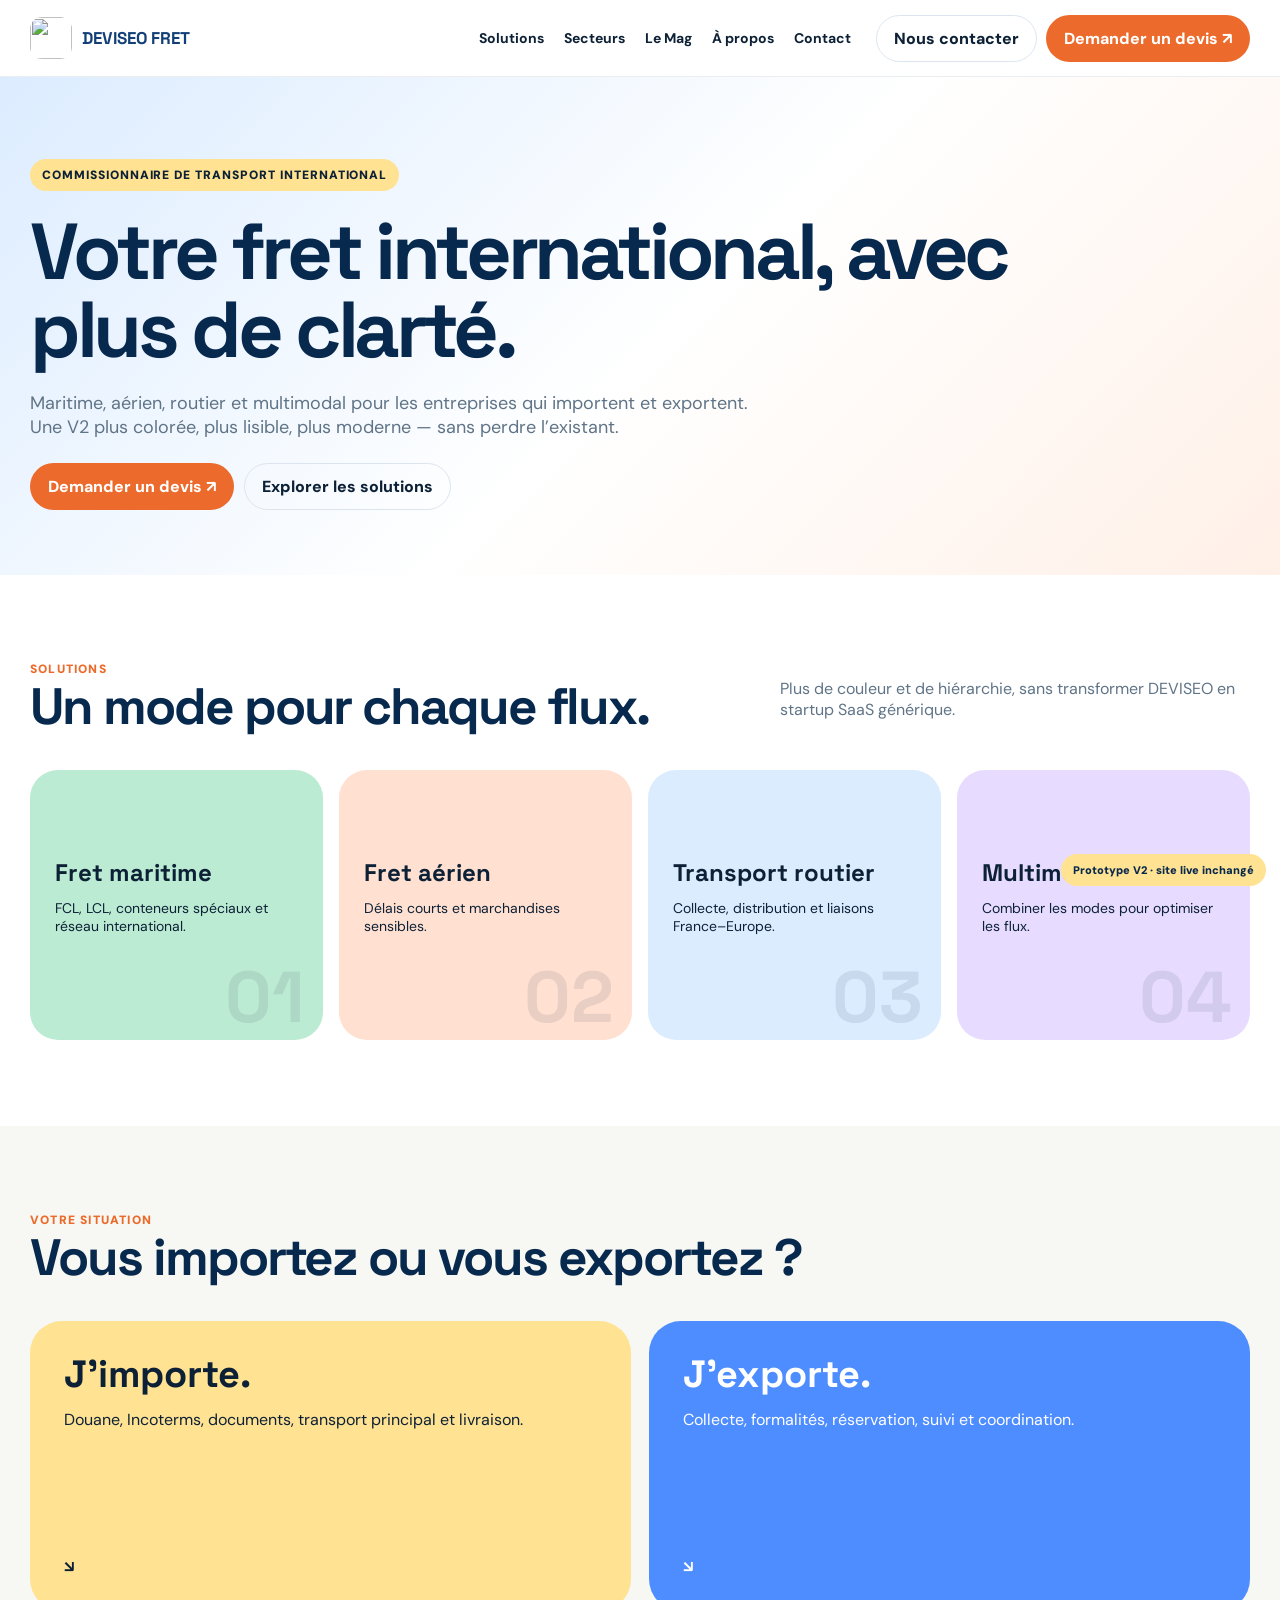
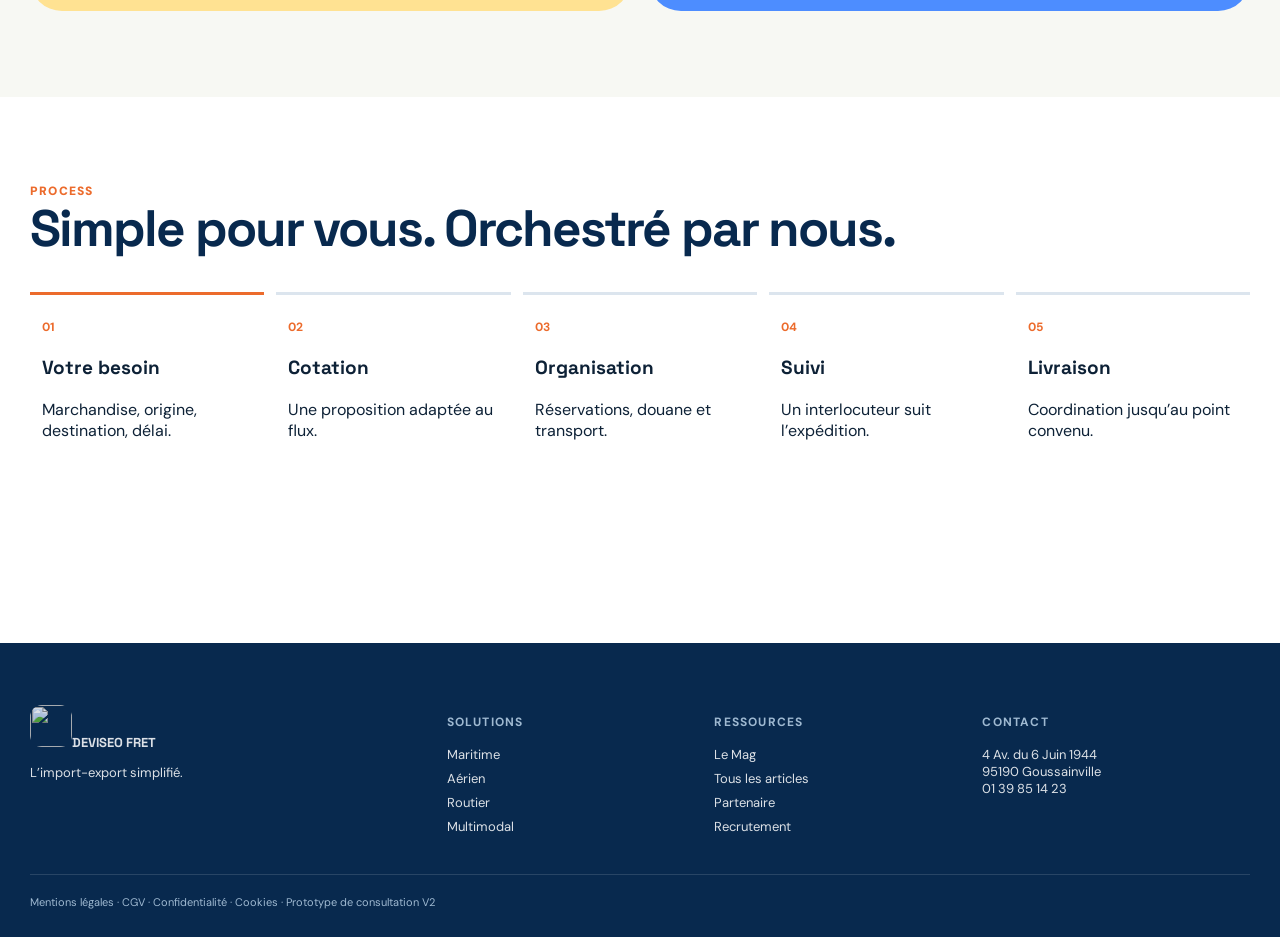
==== deviseo-v2/index.html @ 260061f0 "Add DEVISEO FRET multi-page responsive V2 consultation prototype" ====
<!doctype html>
<html lang="fr">
<head>
<meta charset="utf-8"><meta name="viewport" content="width=device-width,initial-scale=1">
<meta name="robots" content="noindex,nofollow">
<title>DEVISEO FRET — Prototype V2</title>
<link rel="preconnect" href="https://fonts.googleapis.com"><link rel="preconnect" href="https://fonts.gstatic.com" crossorigin>
<link href="https://fonts.googleapis.com/css2?family=DM+Sans:wght@400;500;600;700&family=Space+Grotesk:wght@500;600;700&display=swap" rel="stylesheet">
<style>
:root{--n:#123f77;--d:#08294e;--o:#ec6b2c;--b:#4d8dff;--sky:#dcecff;--mint:#bcebd3;--y:#ffe292;--lav:#e7dcff;--peach:#ffe0d1;--cream:#f7f8f3;--ink:#0d2136;--mut:#607487;--line:#dce5ee;--max:1220px}
*{box-sizing:border-box}html{scroll-behavior:smooth}body{margin:0;font-family:'DM Sans',sans-serif;color:var(--ink);background:white}a{text-decoration:none;color:inherit}.shell{width:min(var(--max),calc(100% - 40px));margin:auto}
header{position:sticky;top:0;z-index:40;background:rgba(255,255,255,.92);backdrop-filter:blur(18px);border-bottom:1px solid rgba(8,41,78,.08)}nav{min-height:76px;display:flex;align-items:center;gap:25px}.brand{display:flex;align-items:center;gap:10px;font:700 17px 'Space Grotesk';color:var(--n);margin-right:auto}.brand img{width:42px;height:42px;border-radius:12px}.links{display:flex;gap:20px;font-weight:700;font-size:14px}.actions{display:flex;gap:9px}.btn{display:inline-flex;align-items:center;justify-content:center;padding:12px 17px;border-radius:999px;font-weight:800;border:1px solid transparent}.btn.primary{background:var(--o);color:white}.btn.secondary{border-color:var(--line)}.menu{display:none;border:0;background:var(--cream);border-radius:12px;width:42px;height:42px}
main{min-height:70vh}.view{display:none}.view.active{display:block}.hero{padding:82px 0 65px;background:linear-gradient(135deg,var(--sky),#fff 52%,#fff0e7)}.hero.mint{background:linear-gradient(135deg,var(--mint),#fff 55%)}.hero.yellow{background:linear-gradient(135deg,var(--y),#fff 55%)}.hero.lav{background:linear-gradient(135deg,var(--lav),#fff 55%)}.hero.peach{background:linear-gradient(135deg,var(--peach),#fff 55%)}.eyebrow{display:inline-flex;padding:8px 12px;border-radius:999px;background:var(--y);font-size:12px;font-weight:900;text-transform:uppercase;letter-spacing:.08em}.hero h1{font:700 clamp(48px,6.2vw,86px)/.98 'Space Grotesk';letter-spacing:-.055em;color:var(--d);max-width:980px;margin:22px 0}.hero p{font-size:18px;color:var(--mut);max-width:720px}
.block{padding:86px 0}.head{display:flex;justify-content:space-between;gap:40px;align-items:end;margin-bottom:34px}.head h2{font:700 clamp(34px,4vw,56px)/1 'Space Grotesk';letter-spacing:-.04em;color:var(--d);margin:4px 0}.head p{max-width:470px;color:var(--mut)}.kicker{font-size:12px;font-weight:900;color:var(--o);text-transform:uppercase;letter-spacing:.1em}
.grid4{display:grid;grid-template-columns:repeat(4,1fr);gap:16px}.card{min-height:270px;border-radius:28px;padding:25px;position:relative;overflow:hidden}.card h3{font:700 24px/1.05 'Space Grotesk';margin:65px 0 10px}.card p{font-size:14px}.card .num{position:absolute;right:18px;bottom:7px;font:700 72px/1 'Space Grotesk';opacity:.09}.mint{background:var(--mint)}.peach{background:var(--peach)}.sky{background:var(--sky)}.lav{background:var(--lav)}.yellow{background:var(--y)}.blue{background:var(--b);color:white}.navy{background:var(--n);color:white}
.split{display:grid;grid-template-columns:1fr 1fr;gap:18px}.choice{border-radius:32px;padding:34px;min-height:290px;display:flex;flex-direction:column;justify-content:space-between}.choice h3{font:700 38px/1 'Space Grotesk';margin:0}.steps{display:grid;grid-template-columns:repeat(5,1fr);gap:12px}.step{padding:20px 12px;border-top:3px solid var(--line)}.step:first-child{border-color:var(--o)}.step b{color:var(--o);font-size:12px}.step h3{font:700 19px 'Space Grotesk'}
.article-grid{display:grid;grid-template-columns:repeat(3,1fr);gap:18px}.article{border-radius:26px;padding:18px;min-height:380px;display:flex;flex-direction:column}.art{height:165px;border-radius:18px;background:var(--d);position:relative;overflow:hidden}.art:after{content:"";position:absolute;width:180px;height:180px;border:1px solid rgba(255,255,255,.3);border-radius:50%;right:-30px;top:-45px}.article small{margin-top:16px;text-transform:uppercase;color:#617184;font-weight:900}.article h3{font:700 21px/1.15 'Space Grotesk'}.article p{color:#586c7f;font-size:13px}.article a{margin-top:auto;font-weight:900;color:var(--n)}
.content{display:grid;grid-template-columns:250px minmax(0,1fr);gap:52px}.aside{position:sticky;top:105px;align-self:start;background:var(--d);color:white;border-radius:24px;padding:22px}.aside strong{font:700 21px 'Space Grotesk';display:block;margin-bottom:10px}.aside a{display:block;margin-top:10px;font-size:13px}.flow{max-width:850px}.flow h2,.flow h3{font-family:'Space Grotesk';color:var(--d)}.flow h2{font-size:34px}.flow h3{font-size:25px}.flow p,.flow li{color:#485d72;font-size:16px;line-height:1.7}.flow img{max-width:100%;border-radius:22px}
.archive input{width:100%;padding:16px 18px;border:1px solid var(--line);border-radius:16px;font-size:16px;margin-bottom:18px}.row{display:grid;grid-template-columns:55px 1fr 110px 25px;gap:14px;padding:17px 0;border-bottom:1px solid var(--line);align-items:center}.row .n{color:var(--o);font-weight:900}.row .date{font-size:12px;color:var(--mut)}.form{background:linear-gradient(135deg,var(--d),var(--n));color:white;border-radius:30px;padding:34px}.fields{display:grid;grid-template-columns:1fr 1fr;gap:14px}.field{display:flex;flex-direction:column;gap:7px}.field.full{grid-column:1/-1}.field input,.field select,.field textarea{padding:14px;border-radius:14px;border:1px solid rgba(255,255,255,.2);background:rgba(255,255,255,.08);color:white}.field textarea{min-height:120px}.field select option{color:#111}
footer{background:var(--d);color:white;padding:55px 0 28px;margin-top:80px}.foot{display:grid;grid-template-columns:1.3fr .8fr .8fr .9fr;gap:30px}.foot h4{text-transform:uppercase;letter-spacing:.1em;color:#9fb9d1;font-size:12px}.foot a,.foot p{font-size:13px;opacity:.86}.foot a{display:block;margin:7px 0}.legal{border-top:1px solid rgba(255,255,255,.13);margin-top:32px;padding-top:20px;color:#9fb9d1;font-size:11px}.note{position:fixed;right:14px;bottom:14px;background:var(--y);color:var(--d);padding:9px 12px;border-radius:999px;font-weight:900;font-size:11px;z-index:30}
@media(max-width:980px){.links{display:none}.menu{display:block}.actions .secondary{display:none}.grid4{grid-template-columns:1fr 1fr}.split{grid-template-columns:1fr}.steps{grid-template-columns:1fr 1fr}.article-grid{grid-template-columns:1fr 1fr}.content{grid-template-columns:1fr}.aside{position:relative;top:auto}.foot{grid-template-columns:1fr 1fr}.open .links{display:flex;position:absolute;left:20px;right:20px;top:68px;background:white;padding:20px;border-radius:18px;box-shadow:0 18px 50px rgba(8,41,78,.14);flex-direction:column}}
@media(max-width:640px){.shell{width:calc(100% - 24px)}.hero{padding:58px 0 48px}.hero h1{font-size:48px}.grid4,.steps,.article-grid,.fields,.foot{grid-template-columns:1fr}.head{flex-direction:column;align-items:start}.row{grid-template-columns:38px 1fr 20px}.date{display:none!important}.actions .primary{display:none}}
</style>
</head>
<body>
<header><nav class="shell"><a class="brand" href="#home"><img src="https://deviseo-fret.com/wp-content/uploads/2023/04/LOGO-INITIALE-4.png"><span>DEVISEO FRET</span></a><div class="links"><a href="#solutions">Solutions</a><a href="#clients">Secteurs</a><a href="#mag">Le Mag</a><a href="#about">À propos</a><a href="#contact">Contact</a></div><div class="actions"><a class="btn secondary" href="#contact">Nous contacter</a><a class="btn primary" href="#quote">Demander un devis ↗</a></div><button class="menu">☰</button></nav></header>
<main>
<section id="home" class="view active">
<div class="hero"><div class="shell"><span class="eyebrow">Commissionnaire de transport international</span><h1>Votre fret international, avec plus de clarté.</h1><p>Maritime, aérien, routier et multimodal pour les entreprises qui importent et exportent. Une V2 plus colorée, plus lisible, plus moderne — sans perdre l’existant.</p><div style="display:flex;gap:10px;flex-wrap:wrap;margin-top:24px"><a class="btn primary" href="#quote">Demander un devis ↗</a><a class="btn secondary" href="#solutions">Explorer les solutions</a></div></div></div>
<div class="block"><div class="shell"><div class="head"><div><div class="kicker">Solutions</div><h2>Un mode pour chaque flux.</h2></div><p>Plus de couleur et de hiérarchie, sans transformer DEVISEO en startup SaaS générique.</p></div><div class="grid4"><a class="card mint" href="#solutions"><h3>Fret maritime</h3><p>FCL, LCL, conteneurs spéciaux et réseau international.</p><span class="num">01</span></a><a class="card peach" href="#solutions"><h3>Fret aérien</h3><p>Délais courts et marchandises sensibles.</p><span class="num">02</span></a><a class="card sky" href="#solutions"><h3>Transport routier</h3><p>Collecte, distribution et liaisons France–Europe.</p><span class="num">03</span></a><a class="card lav" href="#solutions"><h3>Multimodal</h3><p>Combiner les modes pour optimiser les flux.</p><span class="num">04</span></a></div></div></div>
<div class="block" style="background:var(--cream)"><div class="shell"><div class="head"><div><div class="kicker">Votre situation</div><h2>Vous importez ou vous exportez ?</h2></div></div><div class="split"><a class="choice yellow" href="#solutions"><div><h3>J’importe.</h3><p>Douane, Incoterms, documents, transport principal et livraison.</p></div><b>↘</b></a><a class="choice blue" href="#solutions"><div><h3>J’exporte.</h3><p>Collecte, formalités, réservation, suivi et coordination.</p></div><b>↘</b></a></div></div></div>
<div class="block"><div class="shell"><div class="head"><div><div class="kicker">Process</div><h2>Simple pour vous. Orchestré par nous.</h2></div></div><div class="steps"><div class="step"><b>01</b><h3>Votre besoin</h3><p>Marchandise, origine, destination, délai.</p></div><div class="step"><b>02</b><h3>Cotation</h3><p>Une proposition adaptée au flux.</p></div><div class="step"><b>03</b><h3>Organisation</h3><p>Réservations, douane et transport.</p></div><div class="step"><b>04</b><h3>Suivi</h3><p>Un interlocuteur suit l’expédition.</p></div><div class="step"><b>05</b><h3>Livraison</h3><p>Coordination jusqu’au point convenu.</p></div></div></div></div>
</section>

<section id="solutions" class="view"><div class="hero peach"><div class="shell"><span class="eyebrow">Nos solutions</span><h1>Fret maritime, aérien, routier et multimodal.</h1><p>La structure complète de l’ancienne page est conservée, mais la lecture devient modulaire.</p></div></div><div class="block"><div class="shell"><div class="grid4"><div class="card mint"><h3>Maritime</h3><p>FCL, LCL, RORO, open top, flat rack, reefer et réseau international.</p></div><div class="card peach"><h3>Aérien</h3><p>Transport rapide, fiable, y compris température contrôlée.</p></div><div class="card sky"><h3>Routier</h3><p>Collecte, distribution, lots et flux européens.</p></div><div class="card lav"><h3>Multimodal</h3><p>Combiner mer, air et route selon coût, délai et contraintes.</p></div></div><div class="flow" style="margin-top:50px"><h2>Ce qui reste</h2><p>Les FAQ, les documents requis, les explications métier, les options de conteneur et les informations de transport existantes restent dans la page finale. Cette maquette montre la nouvelle hiérarchie, pas une réduction du fond.</p></div></div></div></section>

<section id="clients" class="view"><div class="hero yellow"><div class="shell"><span class="eyebrow">Nos clients</span><h1>Chaque marchandise a ses propres contraintes.</h1><p>Les industries que DEVISEO sert deviennent de vrais univers visuels.</p></div></div><div class="block"><div class="shell"><div class="grid4"><div class="card navy"><h3>Agroalimentaire</h3><p>Température, conformité, délais, traçabilité.</p></div><div class="card mint"><h3>Automobile</h3><p>Pièces, véhicules, fournisseurs, juste-à-temps.</p></div><div class="card lav"><h3>NTIC & innovation</h3><p>Matériel sensible et à forte valeur.</p></div><div class="card peach"><h3>Mode & textile</h3><p>Saisonnalité, volumes et distribution.</p></div></div><div class="grid4" style="margin-top:16px"><div class="card yellow"><h3>Vins & spiritueux</h3><p>Accises, douane, fragilité, documentation.</p></div><div class="card sky"><h3>Flux sur mesure</h3><p>Solutions adaptées aux contraintes sectorielles.</p></div></div></div></div></section>

<section id="mag" class="view"><div class="hero lav"><div class="shell"><span class="eyebrow">Le Mag</span><h1>Comprendre le transport sans le jargon inutile.</h1><p>Derniers contenus, plus lus, catégories et accès évident à tous les articles.</p></div></div><div class="block"><div class="shell"><div class="article-grid"><article class="article mint"><div class="art"></div><small>Guide DEVISEO</small><h3>Incoterm DDP</h3><p>Définition, obligations et risques</p><a href="https://deviseo-fret.com/le-mag/" target="_blank">Lire sur le site live ↗</a></article><article class="article peach"><div class="art"></div><small>Guide DEVISEO</small><h3>Incoterm DPU</h3><p>Définition et transfert des risques</p><a href="https://deviseo-fret.com/le-mag/" target="_blank">Lire sur le site live ↗</a></article><article class="article sky"><div class="art"></div><small>Guide DEVISEO</small><h3>Incoterm DAP</h3><p>Delivered At Place</p><a href="https://deviseo-fret.com/le-mag/" target="_blank">Lire sur le site live ↗</a></article><article class="article lav"><div class="art"></div><small>Guide DEVISEO</small><h3>Incoterms du fret aérien</h3><p>Guide pratique</p><a href="https://deviseo-fret.com/le-mag/" target="_blank">Lire sur le site live ↗</a></article><article class="article yellow"><div class="art"></div><small>Guide DEVISEO</small><h3>Documents clés du fret</h3><p>Formalités et douane</p><a href="https://deviseo-fret.com/le-mag/" target="_blank">Lire sur le site live ↗</a></article><article class="article mint"><div class="art"></div><small>Guide DEVISEO</small><h3>Transport maritime</h3><p>Bonnes pratiques</p><a href="https://deviseo-fret.com/le-mag/" target="_blank">Lire sur le site live ↗</a></article></div><div style="margin-top:25px;background:var(--d);color:white;border-radius:24px;padding:26px;display:flex;justify-content:space-between;gap:20px;align-items:center"><div><h3 style="font:700 24px 'Space Grotesk';margin:0">Tous les articles, sans exception.</h3><p style="color:#c8d8e8">L’archive complète reste disponible.</p></div><a class="btn primary" href="#archive">Voir tous les articles ↗</a></div></div></div></section>

<section id="archive" class="view"><div class="hero"><div class="shell"><span class="eyebrow">Bibliothèque DEVISEO</span><h1>Tous les articles.</h1><p>Prototype d’archive searchable. La version finale reprend les 65 articles actuels.</p></div></div><div class="block archive"><div class="shell"><input id="search" placeholder="Rechercher dans l’archive…"><div id="rows"><a class="row" data-title="incoterm ddp (delivered duty paid)" href="https://deviseo-fret.com/tous-les-articles/" target="_blank"><span class="n">01</span><strong>Incoterm DDP (Delivered Duty Paid)</strong><span class="date">Archive</span><span>↗</span></a><a class="row" data-title="incoterm dpu" href="https://deviseo-fret.com/tous-les-articles/" target="_blank"><span class="n">02</span><strong>Incoterm DPU</strong><span class="date">Archive</span><span>↗</span></a><a class="row" data-title="incoterm dap (delivered at place)" href="https://deviseo-fret.com/tous-les-articles/" target="_blank"><span class="n">03</span><strong>Incoterm DAP (Delivered At Place)</strong><span class="date">Archive</span><span>↗</span></a><a class="row" data-title="incoterm cip" href="https://deviseo-fret.com/tous-les-articles/" target="_blank"><span class="n">04</span><strong>Incoterm CIP</strong><span class="date">Archive</span><span>↗</span></a><a class="row" data-title="incoterm cpt" href="https://deviseo-fret.com/tous-les-articles/" target="_blank"><span class="n">05</span><strong>Incoterm CPT</strong><span class="date">Archive</span><span>↗</span></a><a class="row" data-title="incoterm cfr" href="https://deviseo-fret.com/tous-les-articles/" target="_blank"><span class="n">06</span><strong>Incoterm CFR</strong><span class="date">Archive</span><span>↗</span></a><a class="row" data-title="incoterm cif" href="https://deviseo-fret.com/tous-les-articles/" target="_blank"><span class="n">07</span><strong>Incoterm CIF</strong><span class="date">Archive</span><span>↗</span></a><a class="row" data-title="incoterm fob" href="https://deviseo-fret.com/tous-les-articles/" target="_blank"><span class="n">08</span><strong>Incoterm FOB</strong><span class="date">Archive</span><span>↗</span></a><a class="row" data-title="incoterm fca" href="https://deviseo-fret.com/tous-les-articles/" target="_blank"><span class="n">09</span><strong>Incoterm FCA</strong><span class="date">Archive</span><span>↗</span></a><a class="row" data-title="incoterm exw" href="https://deviseo-fret.com/tous-les-articles/" target="_blank"><span class="n">10</span><strong>Incoterm EXW</strong><span class="date">Archive</span><span>↗</span></a><a class="row" data-title="transport routier : pourquoi deviseo est le meilleur choix pour vous ?" href="https://deviseo-fret.com/tous-les-articles/" target="_blank"><span class="n">11</span><strong>Transport routier : Pourquoi Deviseo est le meilleur choix pour vous ?</strong><span class="date">Archive</span><span>↗</span></a><a class="row" data-title="transport maritime : deviseo votre partenaire" href="https://deviseo-fret.com/tous-les-articles/" target="_blank"><span class="n">12</span><strong>Transport maritime : Deviseo votre partenaire</strong><span class="date">Archive</span><span>↗</span></a><a class="row" data-title="le transport aérien" href="https://deviseo-fret.com/tous-les-articles/" target="_blank"><span class="n">13</span><strong>Le Transport aérien</strong><span class="date">Archive</span><span>↗</span></a><a class="row" data-title="transport multimodal" href="https://deviseo-fret.com/tous-les-articles/" target="_blank"><span class="n">14</span><strong>Transport multimodal</strong><span class="date">Archive</span><span>↗</span></a><a class="row" data-title="industries agroalimentaires" href="https://deviseo-fret.com/tous-les-articles/" target="_blank"><span class="n">15</span><strong>Industries agroalimentaires</strong><span class="date">Archive</span><span>↗</span></a><a class="row" data-title="industrie vins et spiritueux" href="https://deviseo-fret.com/tous-les-articles/" target="_blank"><span class="n">16</span><strong>Industrie vins et spiritueux</strong><span class="date">Archive</span><span>↗</span></a><a class="row" data-title="industrie textile" href="https://deviseo-fret.com/tous-les-articles/" target="_blank"><span class="n">17</span><strong>Industrie textile</strong><span class="date">Archive</span><span>↗</span></a><a class="row" data-title="industrie automobile" href="https://deviseo-fret.com/tous-les-articles/" target="_blank"><span class="n">18</span><strong>Industrie automobile</strong><span class="date">Archive</span><span>↗</span></a><a class="row" data-title="transport container" href="https://deviseo-fret.com/tous-les-articles/" target="_blank"><span class="n">19</span><strong>Transport container</strong><span class="date">Archive</span><span>↗</span></a><a class="row" data-title="transport camion" href="https://deviseo-fret.com/tous-les-articles/" target="_blank"><span class="n">20</span><strong>Transport camion</strong><span class="date">Archive</span><span>↗</span></a><a class="row" data-title="formalités douanières pour les pme" href="https://deviseo-fret.com/tous-les-articles/" target="_blank"><span class="n">21</span><strong>Formalités douanières pour les PME</strong><span class="date">Archive</span><span>↗</span></a><a class="row" data-title="documents douaniers" href="https://deviseo-fret.com/tous-les-articles/" target="_blank"><span class="n">22</span><strong>Documents douaniers</strong><span class="date">Archive</span><span>↗</span></a><a class="row" data-title="simplifiez vos exportations en europe" href="https://deviseo-fret.com/tous-les-articles/" target="_blank"><span class="n">23</span><strong>Simplifiez vos exportations en Europe</strong><span class="date">Archive</span><span>↗</span></a><a class="row" data-title="comprendre l’incoterm dap" href="https://deviseo-fret.com/tous-les-articles/" target="_blank"><span class="n">24</span><strong>Comprendre l’Incoterm DAP</strong><span class="date">Archive</span><span>↗</span></a><a class="row" data-title="douane : comprendre les bases" href="https://deviseo-fret.com/tous-les-articles/" target="_blank"><span class="n">25</span><strong>Douane : comprendre les bases</strong><span class="date">Archive</span><span>↗</span></a><a class="row" data-title="incoterms et responsabilité juridique" href="https://deviseo-fret.com/tous-les-articles/" target="_blank"><span class="n">26</span><strong>Incoterms et responsabilité juridique</strong><span class="date">Archive</span><span>↗</span></a><a class="row" data-title="incoterms : l’essentiel du transport international" href="https://deviseo-fret.com/tous-les-articles/" target="_blank"><span class="n">27</span><strong>Incoterms : l’essentiel du transport international</strong><span class="date">Archive</span><span>↗</span></a><a class="row" data-title="certification ce" href="https://deviseo-fret.com/tous-les-articles/" target="_blank"><span class="n">28</span><strong>Certification CE</strong><span class="date">Archive</span><span>↗</span></a><a class="row" data-title="exportation en italie" href="https://deviseo-fret.com/tous-les-articles/" target="_blank"><span class="n">29</span><strong>Exportation en Italie</strong><span class="date">Archive</span><span>↗</span></a><a class="row" data-title="transport express : fret aérien" href="https://deviseo-fret.com/tous-les-articles/" target="_blank"><span class="n">30</span><strong>Transport express : fret aérien</strong><span class="date">Archive</span><span>↗</span></a><a class="row" data-title="exportation en espagne" href="https://deviseo-fret.com/tous-les-articles/" target="_blank"><span class="n">31</span><strong>Exportation en Espagne</strong><span class="date">Archive</span><span>↗</span></a><a class="row" data-title="exportation aux usa" href="https://deviseo-fret.com/tous-les-articles/" target="_blank"><span class="n">32</span><strong>Exportation aux USA</strong><span class="date">Archive</span><span>↗</span></a><a class="row" data-title="exportation vers l’asie" href="https://deviseo-fret.com/tous-les-articles/" target="_blank"><span class="n">33</span><strong>Exportation vers l’Asie</strong><span class="date">Archive</span><span>↗</span></a><a class="row" data-title="assurance transport" href="https://deviseo-fret.com/tous-les-articles/" target="_blank"><span class="n">34</span><strong>Assurance transport</strong><span class="date">Archive</span><span>↗</span></a><a class="row" data-title="calcul des droits de douane" href="https://deviseo-fret.com/tous-les-articles/" target="_blank"><span class="n">35</span><strong>Calcul des droits de douane</strong><span class="date">Archive</span><span>↗</span></a><a class="row" data-title="variations des taux de fret" href="https://deviseo-fret.com/tous-les-articles/" target="_blank"><span class="n">36</span><strong>Variations des taux de fret</strong><span class="date">Archive</span><span>↗</span></a><a class="row" data-title="choisir les incoterms" href="https://deviseo-fret.com/tous-les-articles/" target="_blank"><span class="n">37</span><strong>Choisir les Incoterms</strong><span class="date">Archive</span><span>↗</span></a><a class="row" data-title="le transport maritime : meilleures pratiques" href="https://deviseo-fret.com/tous-les-articles/" target="_blank"><span class="n">38</span><strong>Le transport maritime : meilleures pratiques</strong><span class="date">Archive</span><span>↗</span></a><a class="row" data-title="expédition de fret" href="https://deviseo-fret.com/tous-les-articles/" target="_blank"><span class="n">39</span><strong>Expédition de fret</strong><span class="date">Archive</span><span>↗</span></a><a class="row" data-title="tva à l’import" href="https://deviseo-fret.com/tous-les-articles/" target="_blank"><span class="n">40</span><strong>TVA à l’import</strong><span class="date">Archive</span><span>↗</span></a><a class="row" data-title="le conteneur" href="https://deviseo-fret.com/tous-les-articles/" target="_blank"><span class="n">41</span><strong>Le conteneur</strong><span class="date">Archive</span><span>↗</span></a><a class="row" data-title="fret aérien" href="https://deviseo-fret.com/tous-les-articles/" target="_blank"><span class="n">42</span><strong>Fret aérien</strong><span class="date">Archive</span><span>↗</span></a><a class="row" data-title="cross-trading" href="https://deviseo-fret.com/tous-les-articles/" target="_blank"><span class="n">43</span><strong>Cross-trading</strong><span class="date">Archive</span><span>↗</span></a><a class="row" data-title="incoterms 2020 du fret routier" href="https://deviseo-fret.com/tous-les-articles/" target="_blank"><span class="n">44</span><strong>Incoterms 2020 du fret routier</strong><span class="date">Archive</span><span>↗</span></a><a class="row" data-title="les incoterms du fret aérien" href="https://deviseo-fret.com/tous-les-articles/" target="_blank"><span class="n">45</span><strong>Les Incoterms du fret aérien</strong><span class="date">Archive</span><span>↗</span></a><a class="row" data-title="incoterms maritime et fluvial" href="https://deviseo-fret.com/tous-les-articles/" target="_blank"><span class="n">46</span><strong>Incoterms maritime et fluvial</strong><span class="date">Archive</span><span>↗</span></a><a class="row" data-title="numéro eori" href="https://deviseo-fret.com/tous-les-articles/" target="_blank"><span class="n">47</span><strong>Numéro EORI</strong><span class="date">Archive</span><span>↗</span></a><a class="row" data-title="fret routier flexible" href="https://deviseo-fret.com/tous-les-articles/" target="_blank"><span class="n">48</span><strong>Fret routier flexible</strong><span class="date">Archive</span><span>↗</span></a><a class="row" data-title="comment fonctionne le fret routier ?" href="https://deviseo-fret.com/tous-les-articles/" target="_blank"><span class="n">49</span><strong>Comment fonctionne le fret routier ?</strong><span class="date">Archive</span><span>↗</span></a><a class="row" data-title="tva import-export en france" href="https://deviseo-fret.com/tous-les-articles/" target="_blank"><span class="n">50</span><strong>TVA Import-Export en France</strong><span class="date">Archive</span><span>↗</span></a><a class="row" data-title="rfq" href="https://deviseo-fret.com/tous-les-articles/" target="_blank"><span class="n">51</span><strong>RFQ</strong><span class="date">Archive</span><span>↗</span></a><a class="row" data-title="les documents clés du fret" href="https://deviseo-fret.com/tous-les-articles/" target="_blank"><span class="n">52</span><strong>Les documents clés du fret</strong><span class="date">Archive</span><span>↗</span></a><a class="row" data-title="disparition du dau" href="https://deviseo-fret.com/tous-les-articles/" target="_blank"><span class="n">53</span><strong>Disparition du DAU</strong><span class="date">Archive</span><span>↗</span></a><a class="row" data-title="que sont les incoterms ?" href="https://deviseo-fret.com/tous-les-articles/" target="_blank"><span class="n">54</span><strong>Que sont les Incoterms ?</strong><span class="date">Archive</span><span>↗</span></a></div></div></div></section>

<section id="about" class="view"><div class="hero mint"><div class="shell"><span class="eyebrow">Qui sommes-nous ?</span><h1>Une équipe qui simplifie l’import-export.</h1><p>Commissionnaire de transport international, expertise, accompagnement et coordination des flux.</p></div></div><div class="block"><div class="shell content"><aside class="aside"><strong>DEVISEO FRET</strong><p>Depuis 2015.</p><a href="#quote">Demander un devis ↗</a></aside><div class="flow"><h2>Commissionnaire de transport</h2><p>La page conserve l’histoire, l’expertise, les engagements, les informations sur l’accompagnement et les éléments de crédibilité du site actuel.</p><h2>Une lecture plus humaine</h2><p>Au lieu de longues sections uniformes, le contenu est réparti entre preuves, chiffres, chronologie, méthode et expertise.</p></div></div></div></section>

<section id="contact" class="view"><div class="hero mint"><div class="shell"><span class="eyebrow">Contact</span><h1>Parlons de votre besoin.</h1><p>4 Av. du 6 Juin 1944, 95190 Goussainville · 01 39 85 14 23</p></div></div><div class="block"><div class="shell"><div class="form"><div class="fields"><div class="field"><label>Nom</label><input placeholder="Votre nom"></div><div class="field"><label>Entreprise</label><input placeholder="Votre entreprise"></div><div class="field"><label>Email</label><input placeholder="nom@entreprise.com"></div><div class="field"><label>Téléphone</label><input placeholder="+33…"></div><div class="field full"><label>Votre message</label><textarea placeholder="Expliquez-nous votre besoin…"></textarea></div><div class="field full"><button class="btn primary">Envoyer la demande ↗</button></div></div></div></div></div></section>

<section id="quote" class="view"><div class="hero peach"><div class="shell"><span class="eyebrow">Demander une cotation</span><h1>Donnez-nous l’essentiel. On s’occupe du reste.</h1><p>Le formulaire de cotation devient un parcours guidé.</p></div></div><div class="block"><div class="shell"><div class="form"><div class="fields"><div class="field"><label>Origine</label><input placeholder="Ville / pays"></div><div class="field"><label>Destination</label><input placeholder="Ville / pays"></div><div class="field"><label>Mode</label><select><option>Maritime</option><option>Aérien</option><option>Routier</option><option>Multimodal</option></select></div><div class="field"><label>Incoterm</label><input placeholder="EXW, FOB, DAP…"></div><div class="field"><label>Marchandise</label><input placeholder="Nature des marchandises"></div><div class="field"><label>Volume / poids</label><input placeholder="m³ / kg"></div><div class="field full"><label>Détails</label><textarea placeholder="Contraintes, délais, informations complémentaires…"></textarea></div><div class="field full"><button class="btn primary">Demander ma cotation ↗</button></div></div></div></div></div></section>

<section id="recrutement" class="view"><div class="hero yellow"><div class="shell"><span class="eyebrow">Carrières</span><h1>Rejoignez une équipe au cœur des flux internationaux.</h1><p>La page recrutement reste complète : postes, culture, attentes, candidature et coordonnées.</p></div></div><div class="block"><div class="shell flow"><h2>Rejoindre notre équipe</h2><p>Cette vue de consultation montre la nouvelle direction visuelle. Au moment de l’intégration, le texte complet de la page WordPress existante est repris tel quel, puis restructuré visuellement — jamais supprimé.</p><a class="btn secondary" href="https://deviseo-fret.com" target="_blank">Comparer avec le site actuel ↗</a></div></div></section><section id="partenaire" class="view"><div class="hero lav"><div class="shell"><span class="eyebrow">Réseau</span><h1>Construisons des flux plus solides ensemble.</h1><p>La page partenaire conserve le fond actuel, avec une lecture orientée collaboration et valeur créée.</p></div></div><div class="block"><div class="shell flow"><h2>Devenir Partenaire</h2><p>Cette vue de consultation montre la nouvelle direction visuelle. Au moment de l’intégration, le texte complet de la page WordPress existante est repris tel quel, puis restructuré visuellement — jamais supprimé.</p><a class="btn secondary" href="https://deviseo-fret.com" target="_blank">Comparer avec le site actuel ↗</a></div></div></section><section id="legal" class="view"><div class="hero sky"><div class="shell"><span class="eyebrow">Informations légales</span><h1>Le juridique, sans sacrifier la lisibilité.</h1><p>Les pages Mentions légales, CGV, Confidentialité/RGPD et Cookies restent toutes accessibles et intégralement conservées dans la version finale.</p></div></div><div class="block"><div class="shell flow"><h2>Mentions légales & CGV</h2><p>Cette vue de consultation montre la nouvelle direction visuelle. Au moment de l’intégration, le texte complet de la page WordPress existante est repris tel quel, puis restructuré visuellement — jamais supprimé.</p><a class="btn secondary" href="https://deviseo-fret.com" target="_blank">Comparer avec le site actuel ↗</a></div></div></section>

<section id="404" class="view"><div class="hero peach"><div class="shell"><span class="eyebrow">404</span><h1>Cette cargaison a pris la mauvaise route.</h1><p>Une erreur utile : revenir à l’accueil, accéder aux solutions ou demander une cotation.</p><a class="btn primary" href="#home">Retour à l’accueil ↗</a></div></div></section>
</main>
<footer><div class="shell"><div class="foot"><div><a class="brand" href="#home"><img src="https://deviseo-fret.com/wp-content/uploads/2023/04/LOGO-INITIALE-4.png"><span style="color:white">DEVISEO FRET</span></a><p>L’import-export simplifié.</p></div><div><h4>Solutions</h4><a href="#solutions">Maritime</a><a href="#solutions">Aérien</a><a href="#solutions">Routier</a><a href="#solutions">Multimodal</a></div><div><h4>Ressources</h4><a href="#mag">Le Mag</a><a href="#archive">Tous les articles</a><a href="#partenaire">Partenaire</a><a href="#recrutement">Recrutement</a></div><div><h4>Contact</h4><p>4 Av. du 6 Juin 1944<br>95190 Goussainville<br>01 39 85 14 23</p></div></div><div class="legal"><a href="#legal">Mentions légales · CGV · Confidentialité · Cookies</a> · Prototype de consultation V2</div></div></footer>
<div class="note">Prototype V2 · site live inchangé</div>
<script>
const views=[...document.querySelectorAll('.view')];
function route(){const id=location.hash.slice(1)||'home';views.forEach(v=>v.classList.toggle('active',v.id===id));scrollTo(0,0)}
addEventListener('hashchange',route);route();
document.querySelector('.menu').onclick=()=>document.querySelector('nav').classList.toggle('open');
const s=document.getElementById('search');if(s)s.oninput=()=>document.querySelectorAll('.row').forEach(r=>r.style.display=r.dataset.title.includes(s.value.toLowerCase())?'grid':'none');
</script>
</body></html>
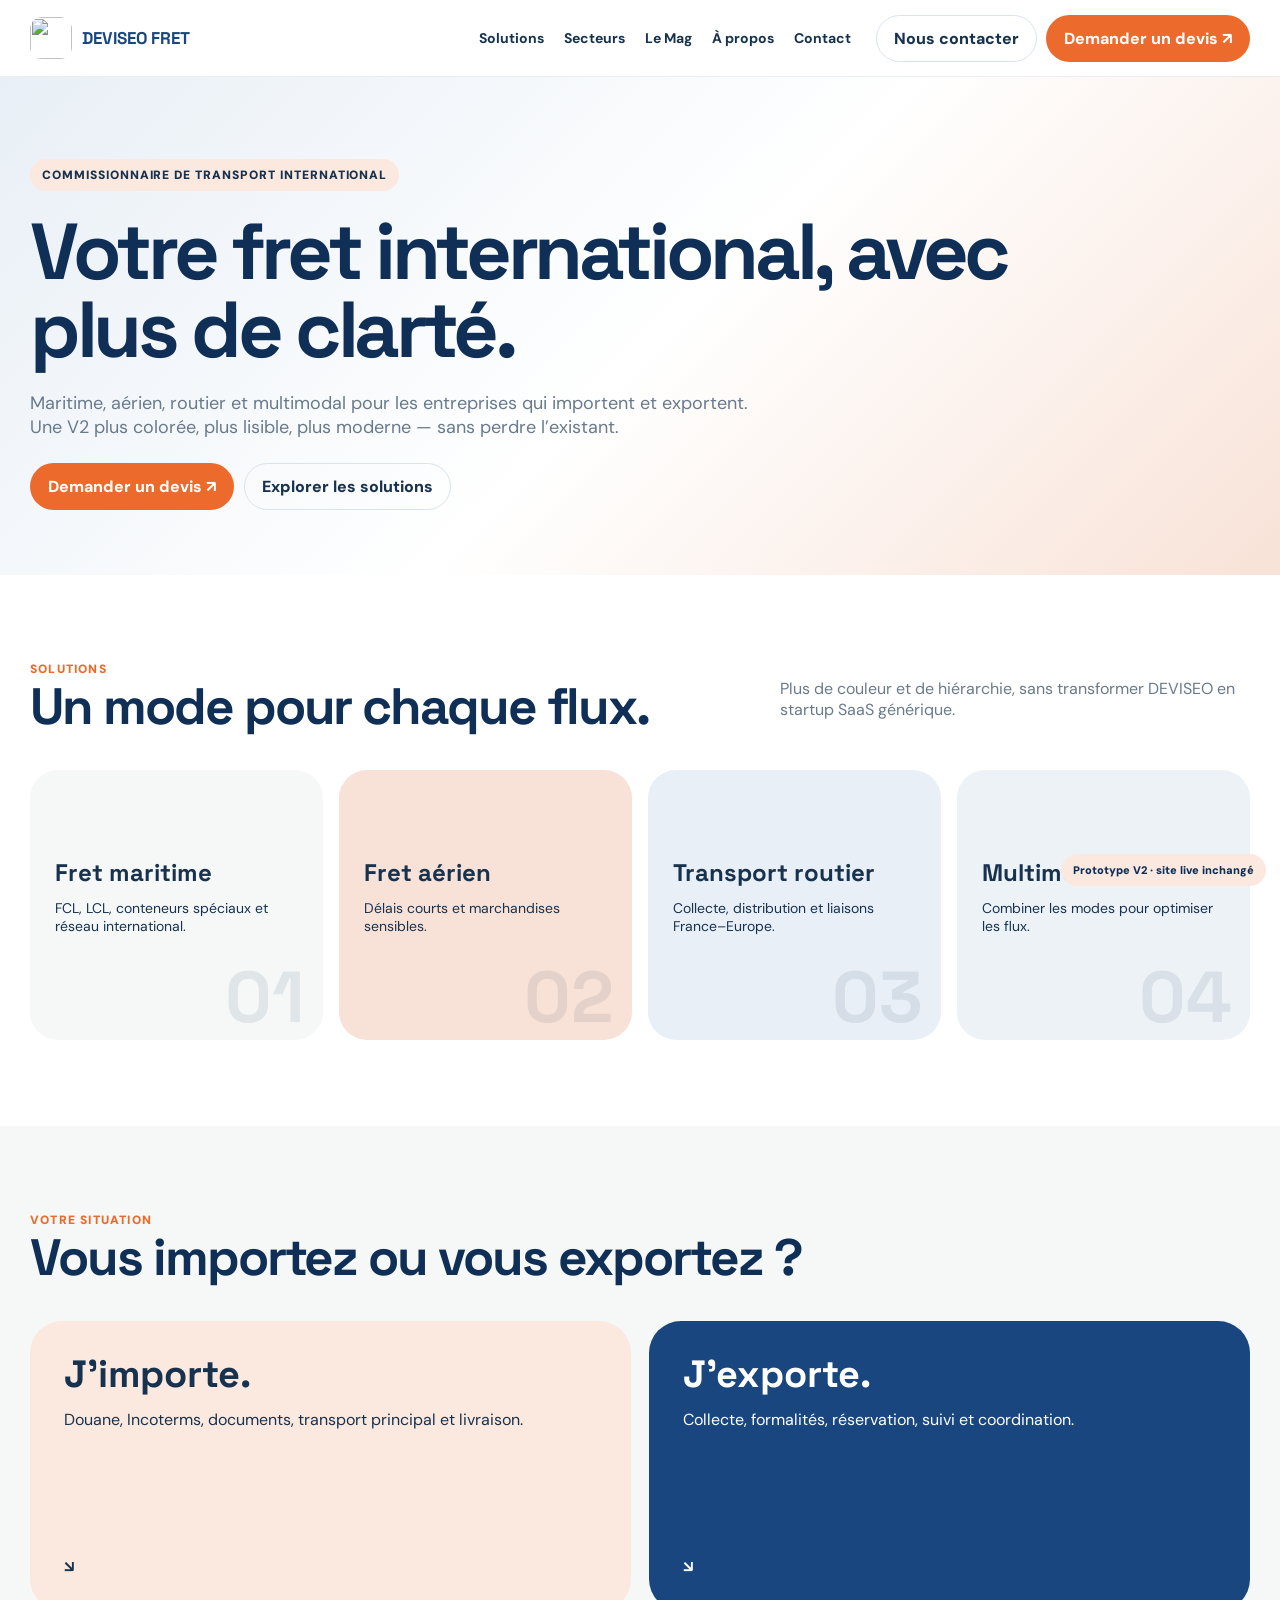
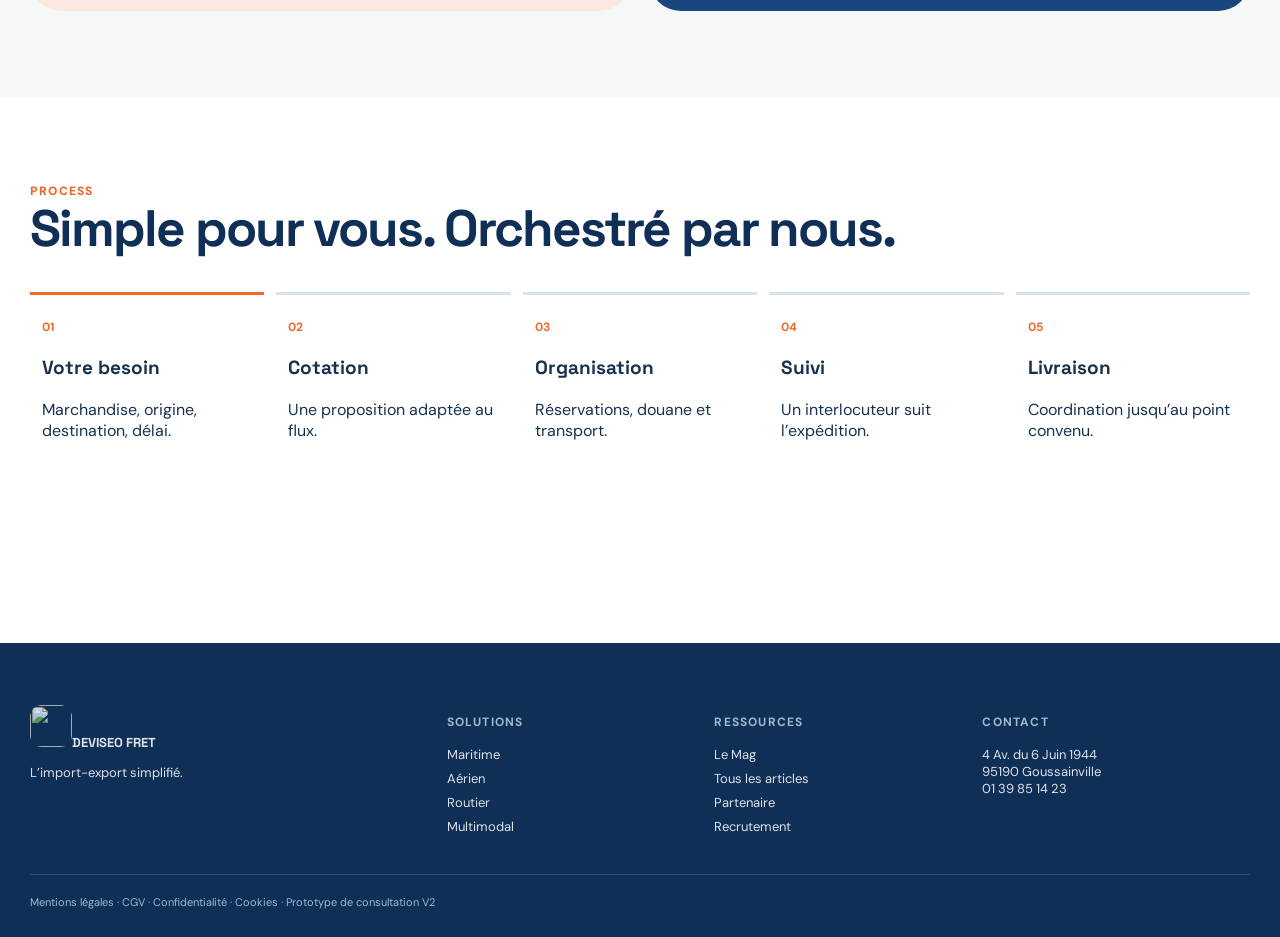
==== commit 6918a39e: "Limit DEVISEO V2 palette to DF brand colors and derived tints" ====
--- a/deviseo-v2/index.html
+++ b/deviseo-v2/index.html
@@ -7,10 +7,10 @@
 <link rel="preconnect" href="https://fonts.googleapis.com"><link rel="preconnect" href="https://fonts.gstatic.com" crossorigin>
 <link href="https://fonts.googleapis.com/css2?family=DM+Sans:wght@400;500;600;700&family=Space+Grotesk:wght@500;600;700&display=swap" rel="stylesheet">
 <style>
-:root{--n:#123f77;--d:#08294e;--o:#ec6b2c;--b:#4d8dff;--sky:#dcecff;--mint:#bcebd3;--y:#ffe292;--lav:#e7dcff;--peach:#ffe0d1;--cream:#f7f8f3;--ink:#0d2136;--mut:#607487;--line:#dce5ee;--max:1220px}
+:root{--n:#19467E;--d:#0F2F57;--o:#EC6B2C;--b:#19467E;--sky:#E8EFF6;--mint:#F5F8F7;--y:#FBE9DF;--lav:#EDF2F7;--peach:#F8E2D7;--cream:#F5F8F7;--ink:#17324F;--mut:#697A8C;--line:#D9E3EC;--max:1220px}
 *{box-sizing:border-box}html{scroll-behavior:smooth}body{margin:0;font-family:'DM Sans',sans-serif;color:var(--ink);background:white}a{text-decoration:none;color:inherit}.shell{width:min(var(--max),calc(100% - 40px));margin:auto}
 header{position:sticky;top:0;z-index:40;background:rgba(255,255,255,.92);backdrop-filter:blur(18px);border-bottom:1px solid rgba(8,41,78,.08)}nav{min-height:76px;display:flex;align-items:center;gap:25px}.brand{display:flex;align-items:center;gap:10px;font:700 17px 'Space Grotesk';color:var(--n);margin-right:auto}.brand img{width:42px;height:42px;border-radius:12px}.links{display:flex;gap:20px;font-weight:700;font-size:14px}.actions{display:flex;gap:9px}.btn{display:inline-flex;align-items:center;justify-content:center;padding:12px 17px;border-radius:999px;font-weight:800;border:1px solid transparent}.btn.primary{background:var(--o);color:white}.btn.secondary{border-color:var(--line)}.menu{display:none;border:0;background:var(--cream);border-radius:12px;width:42px;height:42px}
-main{min-height:70vh}.view{display:none}.view.active{display:block}.hero{padding:82px 0 65px;background:linear-gradient(135deg,var(--sky),#fff 52%,#fff0e7)}.hero.mint{background:linear-gradient(135deg,var(--mint),#fff 55%)}.hero.yellow{background:linear-gradient(135deg,var(--y),#fff 55%)}.hero.lav{background:linear-gradient(135deg,var(--lav),#fff 55%)}.hero.peach{background:linear-gradient(135deg,var(--peach),#fff 55%)}.eyebrow{display:inline-flex;padding:8px 12px;border-radius:999px;background:var(--y);font-size:12px;font-weight:900;text-transform:uppercase;letter-spacing:.08em}.hero h1{font:700 clamp(48px,6.2vw,86px)/.98 'Space Grotesk';letter-spacing:-.055em;color:var(--d);max-width:980px;margin:22px 0}.hero p{font-size:18px;color:var(--mut);max-width:720px}
+main{min-height:70vh}.view{display:none}.view.active{display:block}.hero{padding:82px 0 65px;background:linear-gradient(135deg,var(--sky),#fff 52%,#F8E2D7)}.hero.mint{background:linear-gradient(135deg,var(--mint),#fff 55%)}.hero.yellow{background:linear-gradient(135deg,var(--y),#fff 55%)}.hero.lav{background:linear-gradient(135deg,var(--lav),#fff 55%)}.hero.peach{background:linear-gradient(135deg,var(--peach),#fff 55%)}.eyebrow{display:inline-flex;padding:8px 12px;border-radius:999px;background:var(--y);font-size:12px;font-weight:900;text-transform:uppercase;letter-spacing:.08em}.hero h1{font:700 clamp(48px,6.2vw,86px)/.98 'Space Grotesk';letter-spacing:-.055em;color:var(--d);max-width:980px;margin:22px 0}.hero p{font-size:18px;color:var(--mut);max-width:720px}
 .block{padding:86px 0}.head{display:flex;justify-content:space-between;gap:40px;align-items:end;margin-bottom:34px}.head h2{font:700 clamp(34px,4vw,56px)/1 'Space Grotesk';letter-spacing:-.04em;color:var(--d);margin:4px 0}.head p{max-width:470px;color:var(--mut)}.kicker{font-size:12px;font-weight:900;color:var(--o);text-transform:uppercase;letter-spacing:.1em}
 .grid4{display:grid;grid-template-columns:repeat(4,1fr);gap:16px}.card{min-height:270px;border-radius:28px;padding:25px;position:relative;overflow:hidden}.card h3{font:700 24px/1.05 'Space Grotesk';margin:65px 0 10px}.card p{font-size:14px}.card .num{position:absolute;right:18px;bottom:7px;font:700 72px/1 'Space Grotesk';opacity:.09}.mint{background:var(--mint)}.peach{background:var(--peach)}.sky{background:var(--sky)}.lav{background:var(--lav)}.yellow{background:var(--y)}.blue{background:var(--b);color:white}.navy{background:var(--n);color:white}
 .split{display:grid;grid-template-columns:1fr 1fr;gap:18px}.choice{border-radius:32px;padding:34px;min-height:290px;display:flex;flex-direction:column;justify-content:space-between}.choice h3{font:700 38px/1 'Space Grotesk';margin:0}.steps{display:grid;grid-template-columns:repeat(5,1fr);gap:12px}.step{padding:20px 12px;border-top:3px solid var(--line)}.step:first-child{border-color:var(--o)}.step b{color:var(--o);font-size:12px}.step h3{font:700 19px 'Space Grotesk'}
